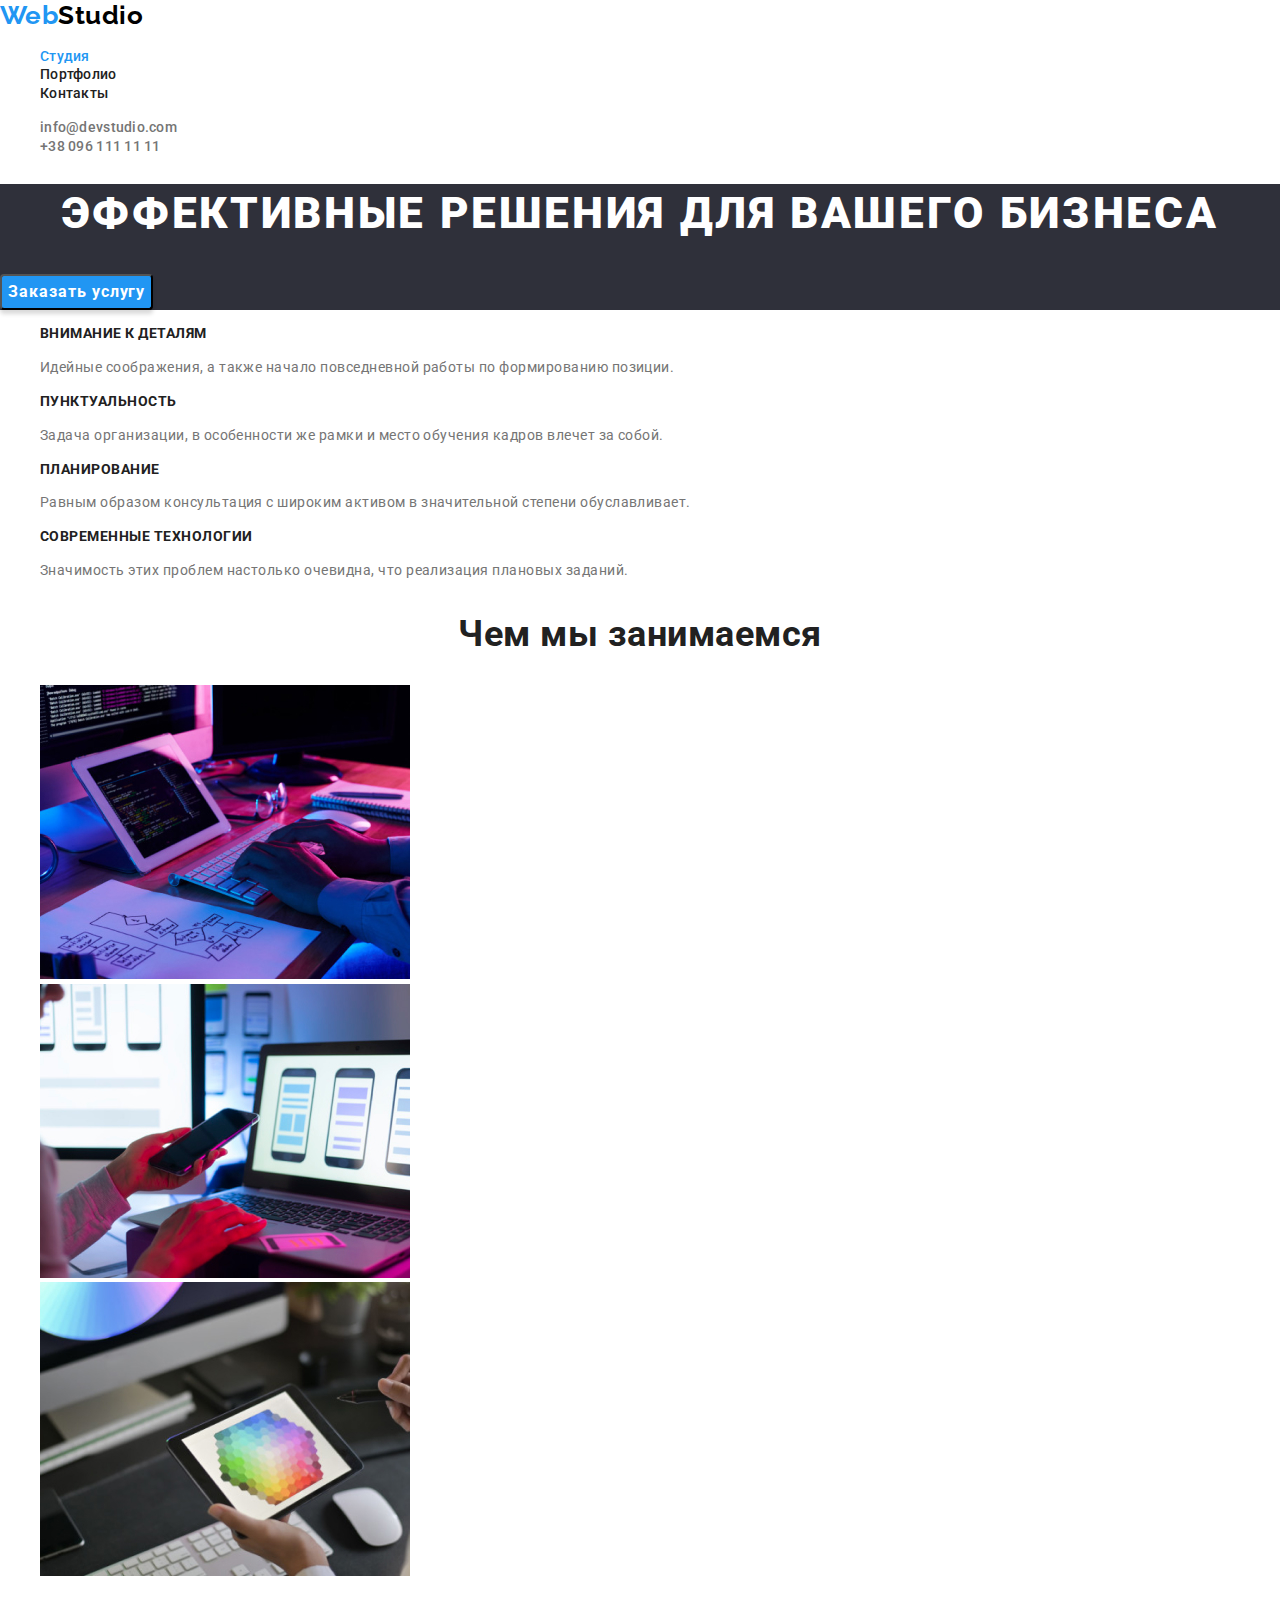
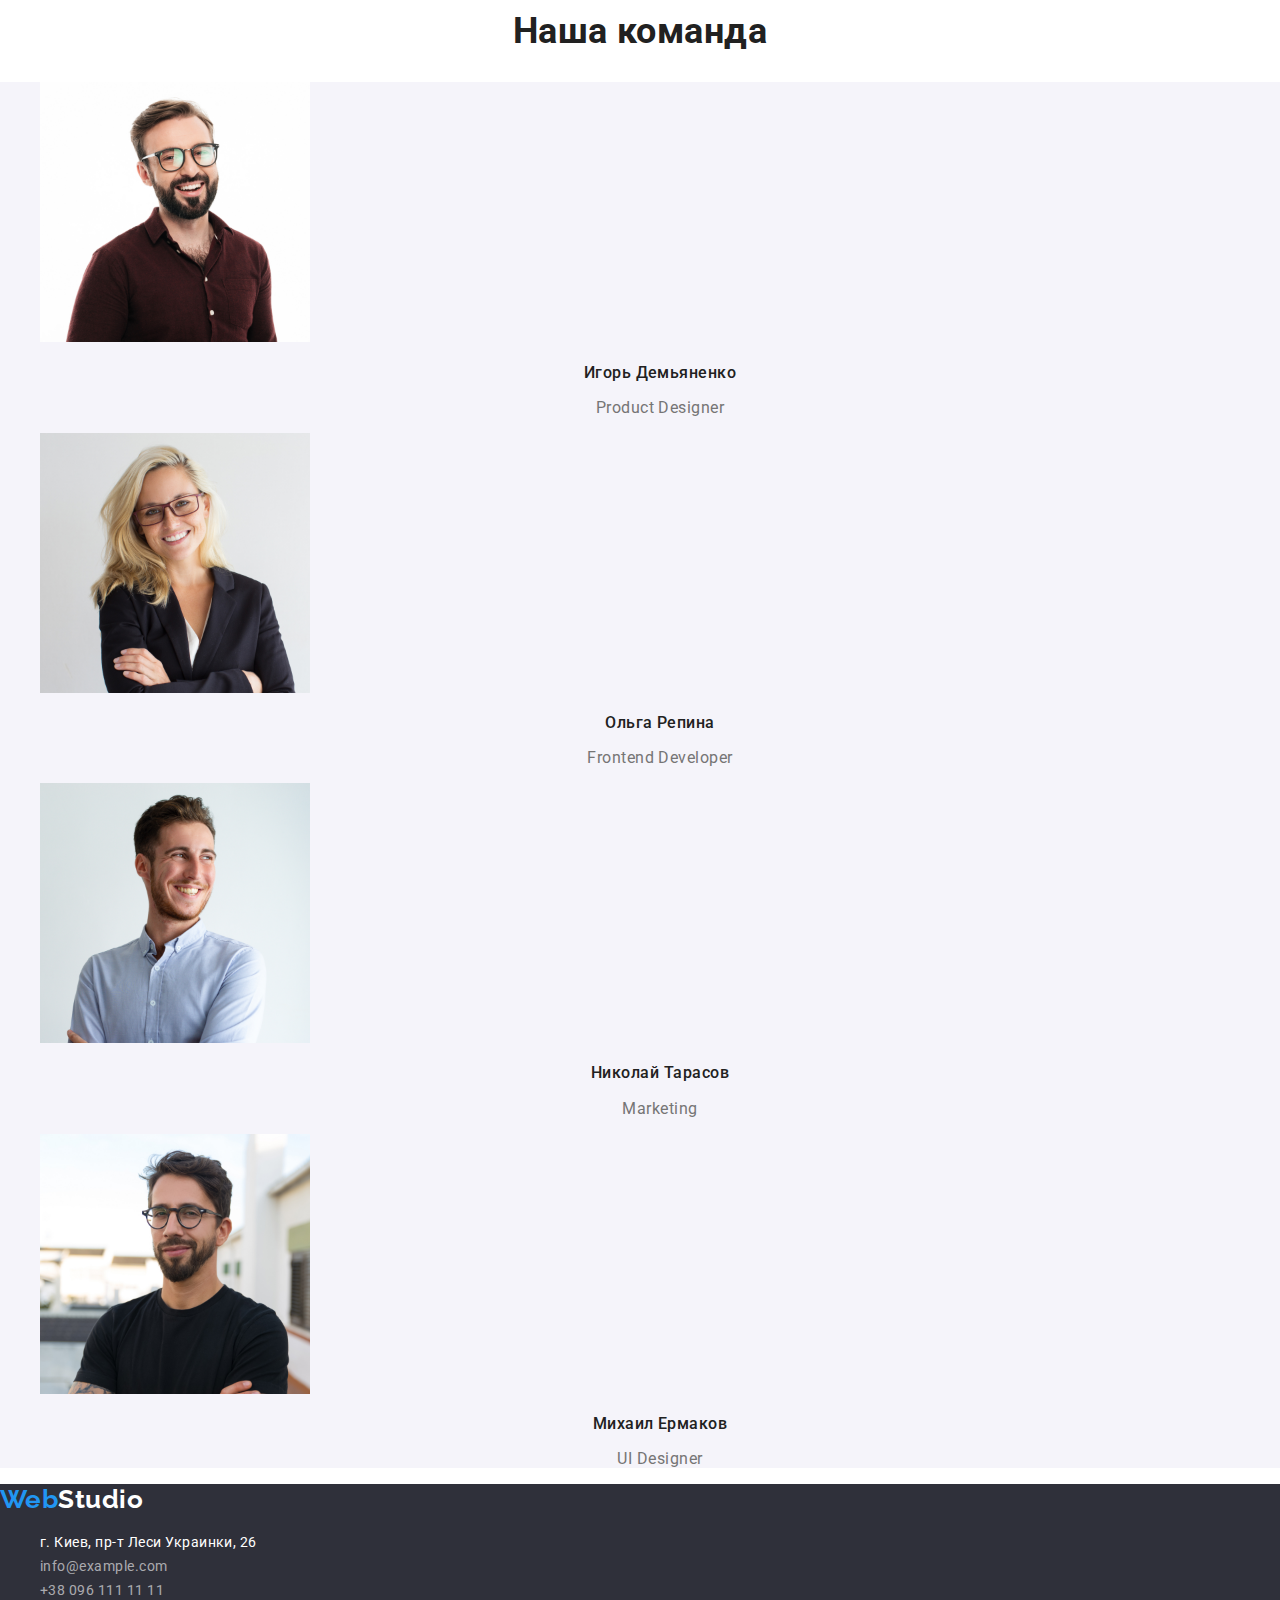
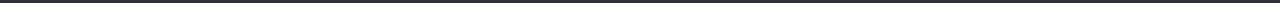
==== index.html @ f26ebf91 "Initial commit" ====
<!DOCTYPE html>
<html lang="ru">
<head>
    <meta charset="UTF-8">
    <meta http-equiv="X-UA-Compatible" content="IE=edge">
    <meta name="viewport" content="width=device-width, initial-scale=1.0">
    <title>WebStudio</title>
    <link rel="preconnect" href="https://fonts.googleapis.com">
    <link rel="preconnect" href="https://fonts.gstatic.com" crossorigin>
    <link href="https://fonts.googleapis.com/css2?family=Raleway:wght@700&family=Roboto:wght@400;500;700;900&display=swap"
        rel="stylesheet">
    <link rel="stylesheet" href="https://cdnjs.cloudflare.com/ajax/libs/modern-normalize/1.1.0/modern-normalize.min.css">
    <link rel="stylesheet" href="./css/styles.css">
</head>
<body class="page">
    <!--Шапка-->
    <header>
        <nav>
            <a lang="en" href="./index.html" class="logo" ><span class="logo-type">Web</span>Studio</a>
            <ul class="site-nav list">
                <li><a href="./index.html" class="site-nav-link current">Студия</a></li>
                <li><a href="./portfolio.html" class="site-nav-link">Портфолио</a></li>
                <li><a href="" class="site-nav-link">Контакты</a></li>
            </ul>
        </nav>
        <ul class="contacts-nav list">
            <li><a lang="en" href="mailto:info@devstudio.com" class="contact">info@devstudio.com</a></li>
            <li><a href="tel:+380961111111" class="contact">+38 096 111 11 11</a></li>
        </ul>
    </header>
    <!-- Главный контент -->
    <main>
        <!--Герой-->
        <div>
            <section class="hero">
                <h1 class="hero-title">Эффективные решения для вашего бизнеса</h1>
                <button type="button" class="button-hero">Заказать услугу</button>
            </section>
        </div>
        <!--Особенности-->
        <section class="section">
            <h2 class="section-title" hidden>Особенности</h2>
            <ul class="features list">
                <li>
                    <h3 class="title">Внимание к деталям</h3>
                    <p class="features-text">Идейные соображения, а также начало повседневной работы по формированию позиции.</p>
                </li>
                <li>
                    <h3 class="title">Пунктуальность</h3>
                    <p class="features-text">Задача организации, в особенности же рамки и место обучения кадров влечет за собой.</p>
                </li>
                <li>
                    <h3 class="title">Планирование</h3>
                    <p class="features-text">Равным образом консультация с широким активом в значительной степени обуславливает.</p>
                </li>
                <li>
                    <h3 class="title">Современные технологии</h3>
                    <p class="features-text">Значимость этих проблем настолько очевидна, что реализация плановых заданий.</p>
                </li>
            </ul>
        </section>
        <!--Чем занимаются-->
        <section class="section">
            <h2 class="section-title">Чем мы занимаемся</h2>
            <ul class="abilities list">
                <li>
                    <img src="./images/whatwedo/layout.jpg" alt="Верстка" width="370">
                </li>
                <li>
                    <img src="./images/whatwedo/styling.jpg" alt="Дизайн" width="370">
                </li>
                <li>
                    <img src="./images/whatwedo/decor.jpg" alt="Оформление" width="370">
                </li>
            </ul>
        </section>
        <!--Команда-->
        <section class="section">
            <h2 class="section-title">Наша команда</h2>
            <ul class="team list">
                <li>
                    <img src="./images/team/igor.jpg" alt="Фото Игорь Демьяненко" width="270">
                    <h3 class="title">Игорь Демьяненко</h3>
                    <p lang="en" class="profession">Product Designer</p>
                </li>
                <li>
                    <img src="./images/team/olga.jpg" alt="Фото Ольга Репина" width="270">
                    <h3 class="title">Ольга Репина</h3>
                    <p lang="en" class="profession">Frontend Developer</p>
                </li>
                <li>
                    <img src="./images/team/nikolay.jpg" alt="Фото Николай Тарасов" width="270">
                    <h3 class="title">Николай Тарасов</h3>
                    <p lang="en" class="profession">Marketing</p>
                </li>
                <li>
                    <img src="./images/team/michael.jpg" alt="Фото Михаил Ермаков" width="270">
                    <h3 class="title">Михаил Ермаков</h3>
                    <p lang="en" class="profession">UI Designer</p>
                </li>
            </ul>
        </section>
    </main>
    <!--Футер-->
    <footer class="footer">
        <a lang="en" href="./index.html" class="logo-footer"><span class="logo-type">Web</span>Studio</a>
        <address class="address">
            <ul class="list">
                <li><a href="https://goo.gl/maps/7h8aDrKKwfjGKreX9" target="_blank" rel="noopener noreferrer" class="address-nav">г. Киев, пр-т
                Леси Украинки, 26</a> </li>
                <li><a href="mailto:info@devstudio.com" class="contact-footer">info@example.com</a> </li>
                <li><a href="tel:+380961111111" class="contact-footer">+38 096 111 11 11</a> </li>
            </ul>
        </address>
    </footer>
</body>
</html>
---- css/styles.css ----
:root {
    --primary-text-color: #757575;
    --text-title-color: #212121;
    --accent-color: #2196F3;
}
/* Styles for index.html */
.page {
    background-color: #ffffff;
    color: var(--primary-text-color);
    font-family: Roboto, sans-serif;
    letter-spacing: 0.03em;
}
.list {
    list-style: none;
}

/* Logo */

.logo {
    color: #000000;
    font-family: Raleway, sans-serif;
    font-weight: 700;
    font-size: 26px;
    line-height: 1.19;
    text-decoration: none;
}
.logo-type {
    color: var(--accent-color);
}

/* Site-nav */

.site-nav-link {
    color: var(--text-title-color);
    font-weight: 500;
    font-size: 14px;
    line-height: 1.14;
    letter-spacing: 0.02em;
    text-decoration: none;
}
.site-nav-link:hover,
.site-nav-link:focus {
    color: var(--accent-color);
}
.site-nav-link.current {
    color: var(--accent-color);
}

/* Contacts-nav */

.contacts-nav .contact {
    color: var(--primary-text-color);
    font-weight: 500;
    font-size: 14px;
    line-height: 1.14;
    letter-spacing: 0.02em;
    text-decoration: none;
}
.contacts-nav .contact:hover,
.contacts-nav .contact:focus {
    color: var(--accent-color);
}

/* Hero */

.hero {
    background-color: #2F303A;
}
.hero-title {
    color: #ffffff;
    font-weight: 900;
    font-size: 44px;
    line-height: 1.36;
    text-align: center;
    letter-spacing: 0.06em;
    text-transform: uppercase;
}
.button-hero {
    background: #2196F3;
    color: #FFFFFF;
    box-shadow: 0px 4px 4px rgba(0, 0, 0, 0.15);
    border-radius: 4px;
    font-family: inherit;
    font-weight: 700;
    font-size: 16px;
    line-height: 1.88;    
    display: flex;
    align-items: center;
    text-align: center;
    letter-spacing: 0.06em;
}
.section-title {
    color: var(--text-title-color);
    font-weight: 700;
    font-size: 36px;
    line-height: 1.17;
    text-align: center;
}

/* Features */

.features .title {
    color: var(--text-title-color);
    font-weight: 700;
    font-size: 14px;
    line-height: 1.14;
    text-transform: uppercase;
}
.features-text {
    font-size: 14px;
    line-height: 1.71;
}

/* Abilities */
/* Team */

.team {
    background-color: #F5F4FA;
}
.team .title {
    color: var(--text-title-color);
    font-weight: 500;
    font-size: 16px;
    line-height: 1.19;    
    text-align: center;
}
.team .profession {
    font-size: 16px;
    line-height: 1.19;
    text-align: center;
}

/* Footer */

.footer {
    background-color: #2F303A;
}
.logo-footer {
    color: #ffffff;
    font-family: Raleway, sans-serif;
    font-weight: 700;
    font-size: 26px;
    line-height: 1.19;
    text-decoration: none;
} 
.address {
    font-style: normal;
}
.address-nav {
    color: #ffffff;
    font-size: 14px;
    line-height: 1.71;
    text-decoration: none;
}
.footer .contact-footer {
    color: rgba(255, 255, 255, 0.6);
    font-size: 14px;
    line-height: 1.71;
    text-decoration: none;
}

.footer .contact-footer:hover,
.footer .contact-footer:focus {
    color: var(--accent-color);
}

/* Button */

.button {
    background: #2196F3;
    box-shadow: 0px 4px 4px rgba(0, 0, 0, 0.15);
    border-radius: 4px;
    color: #FFFFFF;
}

/* Styles for portfolio.html */

.portfolio-title,
.project-title {
    color: var(--text-title-color);
    font-weight: 700;
    font-size: 18px;
    line-height: 2;
    letter-spacing: 0.06em;
    text-decoration: none;
}
.projects-link {
    color: var(--primary-text-color);
    text-decoration: none;
}
.projects-direction {
    font-size: 16px;
    line-height: 1.88;
}
.button.filter {
    background-color: #F5F4FA;
    color: var(--text-title-color);
    font-family: inherit;
    font-weight: 500;
    font-size: 16px;
    line-height: 1.63;
    text-align: center;
}
.button.filter:hover,
.button.filter:focus,
.button.filter:active {
    background-color: var(--accent-color);
    color: #ffffff;
}
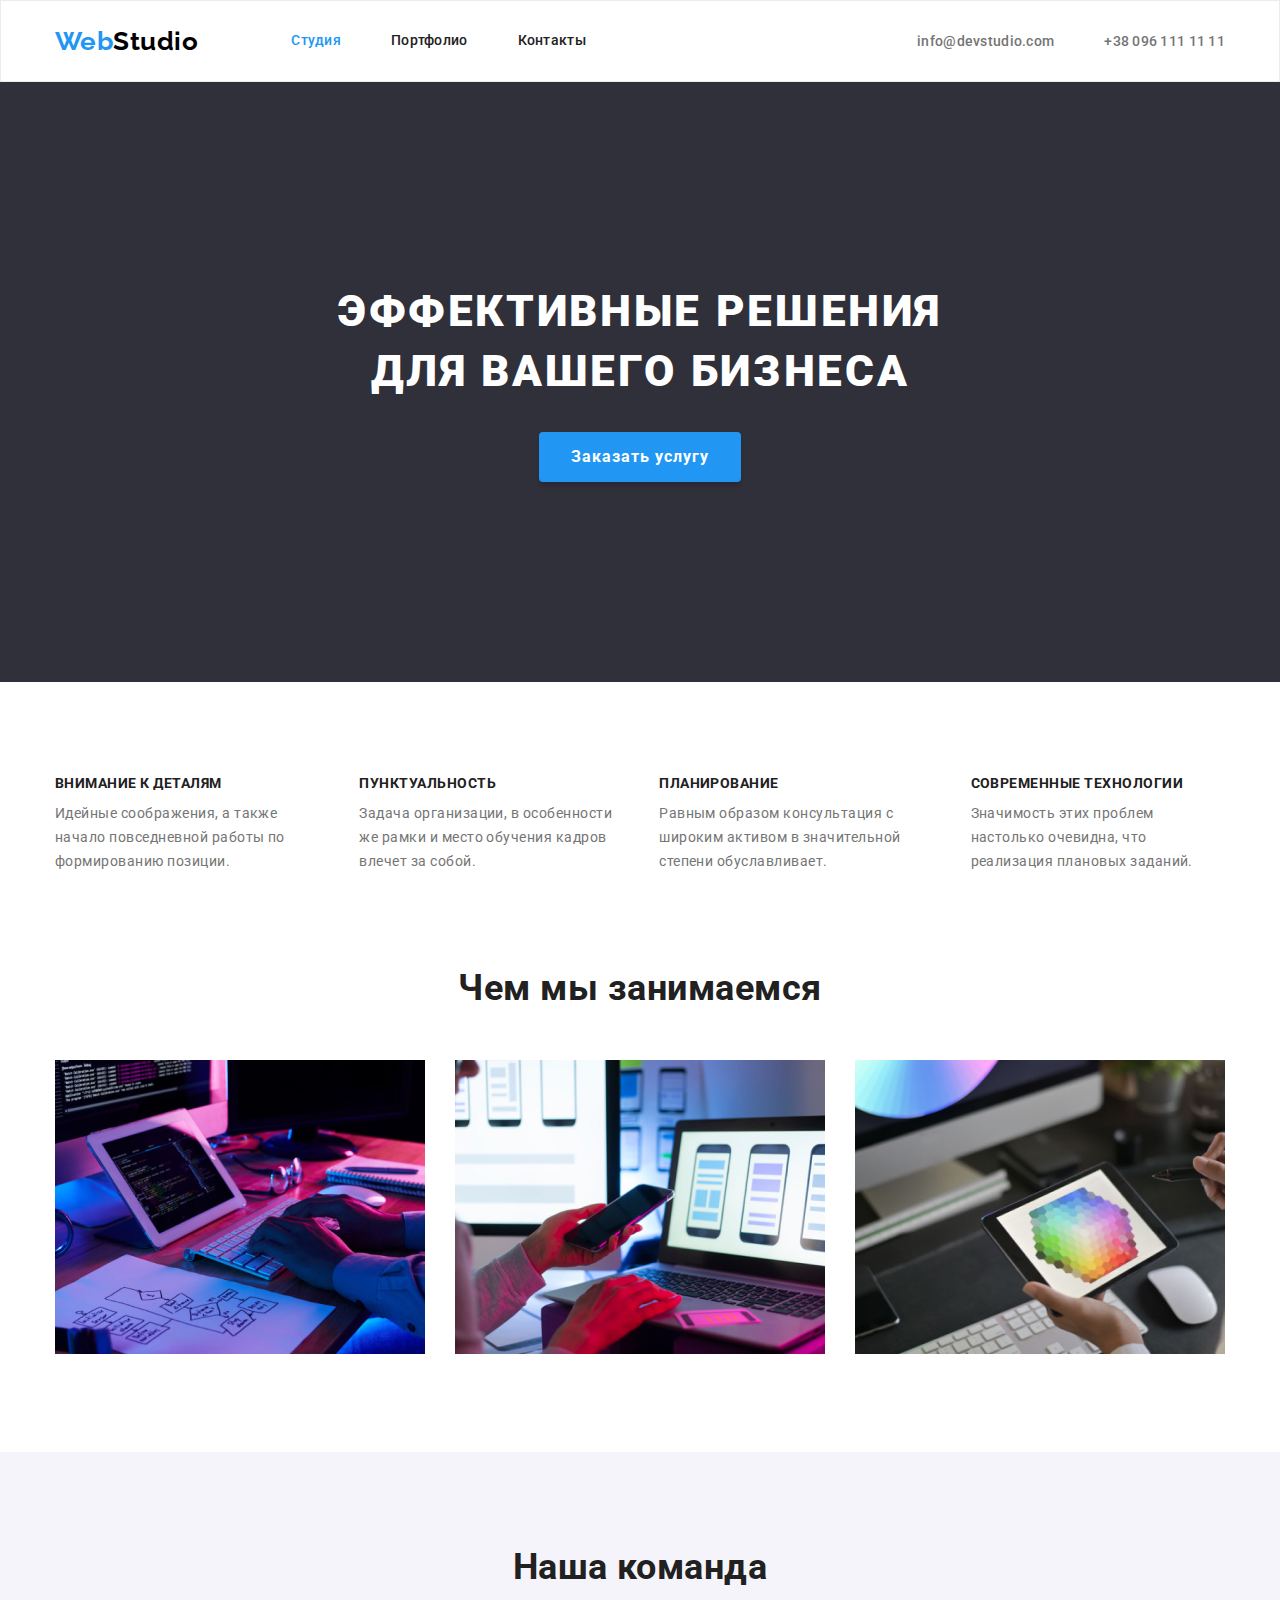
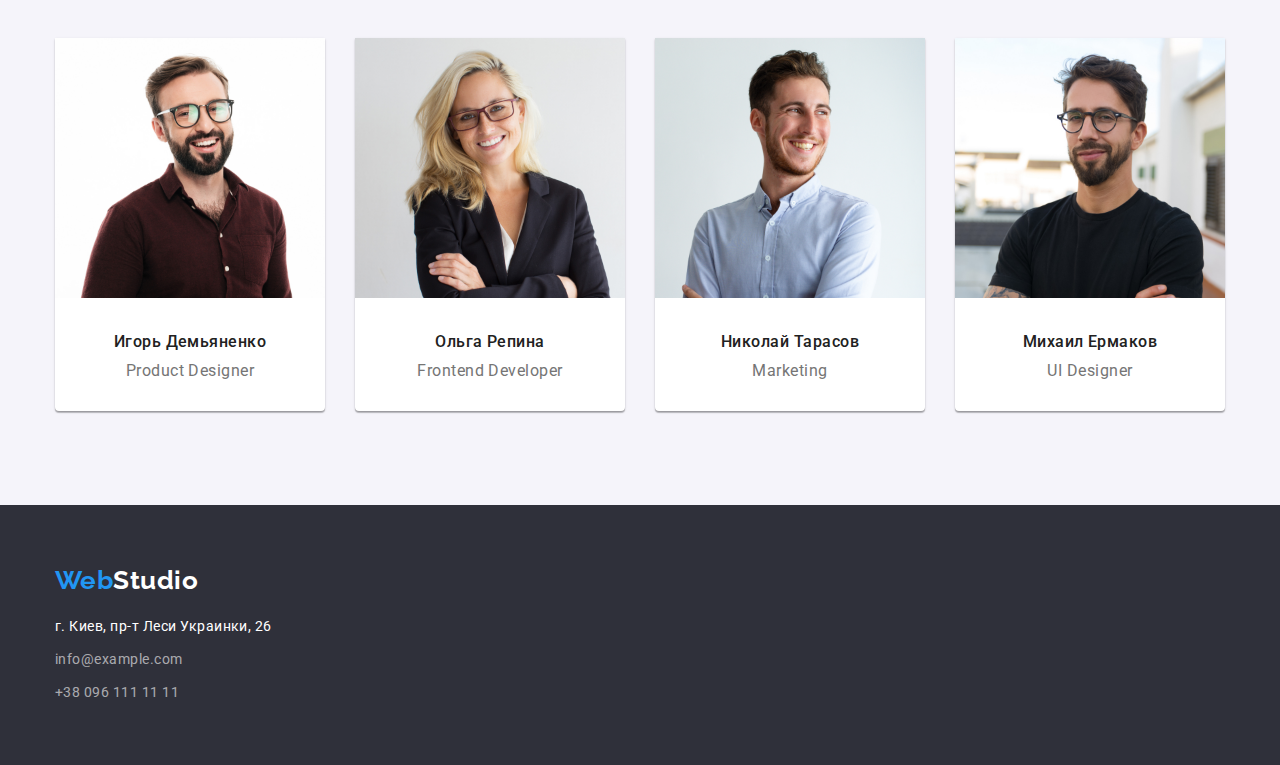
==== commit 2186a7d9: "Добавил позиционирование" ====
--- a/index.html
+++ b/index.html
@@ -1,5 +1,6 @@
 <!DOCTYPE html>
 <html lang="ru">
+
 <head>
     <meta charset="UTF-8">
     <meta http-equiv="X-UA-Compatible" content="IE=edge">
@@ -7,111 +8,131 @@
     <title>WebStudio</title>
     <link rel="preconnect" href="https://fonts.googleapis.com">
     <link rel="preconnect" href="https://fonts.gstatic.com" crossorigin>
-    <link href="https://fonts.googleapis.com/css2?family=Raleway:wght@700&family=Roboto:wght@400;500;700;900&display=swap"
+    <link
+        href="https://fonts.googleapis.com/css2?family=Raleway:wght@700&family=Roboto:wght@400;500;700;900&display=swap"
         rel="stylesheet">
-    <link rel="stylesheet" href="https://cdnjs.cloudflare.com/ajax/libs/modern-normalize/1.1.0/modern-normalize.min.css">
+    <link rel="stylesheet"
+        href="https://cdnjs.cloudflare.com/ajax/libs/modern-normalize/1.1.0/modern-normalize.min.css">
     <link rel="stylesheet" href="./css/styles.css">
 </head>
+
 <body class="page">
     <!--Шапка-->
-    <header>
-        <nav>
-            <a lang="en" href="./index.html" class="logo" ><span class="logo-type">Web</span>Studio</a>
-            <ul class="site-nav list">
-                <li><a href="./index.html" class="site-nav-link current">Студия</a></li>
-                <li><a href="./portfolio.html" class="site-nav-link">Портфолио</a></li>
-                <li><a href="" class="site-nav-link">Контакты</a></li>
+    <header class="page-header">
+        <div class="container nav">
+            <nav class="main-nav">
+                <a lang="en" href="./index.html" class="logo"><span class="logo-type">Web</span>Studio</a>
+                <ul class="site-nav list">
+                    <li class="item"><a href="./index.html" class="site-nav-link current">Студия</a></li>
+                    <li class="item"><a href="./portfolio.html" class="site-nav-link">Портфолио</a></li>
+                    <li class="item"><a href="" class="site-nav-link">Контакты</a></li>
+                </ul>
+            </nav>
+            <ul class="contacts-nav list">
+                <li class="item"><a lang="en" href="mailto:info@devstudio.com" class="contact">info@devstudio.com</a>
+                </li>
+                <li class="item"><a href="tel:+380961111111" class="contact">+38 096 111 11 11</a></li>
             </ul>
-        </nav>
-        <ul class="contacts-nav list">
-            <li><a lang="en" href="mailto:info@devstudio.com" class="contact">info@devstudio.com</a></li>
-            <li><a href="tel:+380961111111" class="contact">+38 096 111 11 11</a></li>
-        </ul>
+        </div>
     </header>
     <!-- Главный контент -->
     <main>
         <!--Герой-->
-        <div>
-            <section class="hero">
-                <h1 class="hero-title">Эффективные решения для вашего бизнеса</h1>
+        <div class="hero">
+            <section class="hero-section">
+                <h1 class="hero-title">Эффективные решения <br>для вашего бизнеса</h1>
                 <button type="button" class="button-hero">Заказать услугу</button>
             </section>
         </div>
         <!--Особенности-->
         <section class="section">
-            <h2 class="section-title" hidden>Особенности</h2>
-            <ul class="features list">
-                <li>
-                    <h3 class="title">Внимание к деталям</h3>
-                    <p class="features-text">Идейные соображения, а также начало повседневной работы по формированию позиции.</p>
-                </li>
-                <li>
-                    <h3 class="title">Пунктуальность</h3>
-                    <p class="features-text">Задача организации, в особенности же рамки и место обучения кадров влечет за собой.</p>
-                </li>
-                <li>
-                    <h3 class="title">Планирование</h3>
-                    <p class="features-text">Равным образом консультация с широким активом в значительной степени обуславливает.</p>
-                </li>
-                <li>
-                    <h3 class="title">Современные технологии</h3>
-                    <p class="features-text">Значимость этих проблем настолько очевидна, что реализация плановых заданий.</p>
-                </li>
-            </ul>
+            <div class="container features">
+                <h2 class="section-title" hidden>Особенности</h2>
+                <ul class="features-list list">
+                    <li class="item">
+                        <h3 class="title">Внимание к деталям</h3>
+                        <p class="features-text">Идейные соображения, а также начало повседневной работы по формированию
+                            позиции.</p>
+                    </li>
+                    <li class="item">
+                        <h3 class="title">Пунктуальность</h3>
+                        <p class="features-text">Задача организации, в особенности же рамки и место обучения кадров
+                            влечет за собой.</p>
+                    </li>
+                    <li class="item">
+                        <h3 class="title">Планирование</h3>
+                        <p class="features-text">Равным образом консультация с широким активом в значительной степени
+                            обуславливает.</p>
+                    </li>
+                    <li class="item">
+                        <h3 class="title">Современные технологии</h3>
+                        <p class="features-text">Значимость этих проблем настолько очевидна, что реализация плановых
+                            заданий.</p>
+                    </li>
+                </ul>
+            </div>
         </section>
         <!--Чем занимаются-->
         <section class="section">
-            <h2 class="section-title">Чем мы занимаемся</h2>
-            <ul class="abilities list">
-                <li>
-                    <img src="./images/whatwedo/layout.jpg" alt="Верстка" width="370">
-                </li>
-                <li>
-                    <img src="./images/whatwedo/styling.jpg" alt="Дизайн" width="370">
-                </li>
-                <li>
-                    <img src="./images/whatwedo/decor.jpg" alt="Оформление" width="370">
-                </li>
-            </ul>
+            <div class="container abilities">
+                <h2 class="section-title">Чем мы занимаемся</h2>
+                <ul class="abilities-list list">
+                    <li class="item">
+                        <img src="./images/whatwedo/layout.jpg" alt="Верстка" width="370">
+                    </li>
+                    <li class="item">
+                        <img src="./images/whatwedo/styling.jpg" alt="Дизайн" width="370">
+                    </li>
+                    <li class="item">
+                        <img src="./images/whatwedo/decor.jpg" alt="Оформление" width="370">
+                    </li>
+                </ul>
+            </div>
         </section>
         <!--Команда-->
-        <section class="section">
-            <h2 class="section-title">Наша команда</h2>
-            <ul class="team list">
-                <li>
-                    <img src="./images/team/igor.jpg" alt="Фото Игорь Демьяненко" width="270">
-                    <h3 class="title">Игорь Демьяненко</h3>
-                    <p lang="en" class="profession">Product Designer</p>
-                </li>
-                <li>
-                    <img src="./images/team/olga.jpg" alt="Фото Ольга Репина" width="270">
-                    <h3 class="title">Ольга Репина</h3>
-                    <p lang="en" class="profession">Frontend Developer</p>
-                </li>
-                <li>
-                    <img src="./images/team/nikolay.jpg" alt="Фото Николай Тарасов" width="270">
-                    <h3 class="title">Николай Тарасов</h3>
-                    <p lang="en" class="profession">Marketing</p>
-                </li>
-                <li>
-                    <img src="./images/team/michael.jpg" alt="Фото Михаил Ермаков" width="270">
-                    <h3 class="title">Михаил Ермаков</h3>
-                    <p lang="en" class="profession">UI Designer</p>
-                </li>
-            </ul>
+        <section class="section team">
+            <div class="container">
+                <h2 class="section-title">Наша команда</h2>
+                <ul class="team-list list">
+                    <li class="item">
+                        <img src="./images/team/igor.jpg" alt="Фото Игорь Демьяненко" width="270" class="photo">
+                        <h3 class="title">Игорь Демьяненко</h3>
+                        <p lang="en" class="profession">Product Designer</p>
+                    </li>
+                    <li class="item">
+                        <img src="./images/team/olga.jpg" alt="Фото Ольга Репина" width="270" class="photo">
+                        <h3 class="title">Ольга Репина</h3>
+                        <p lang="en" class="profession">Frontend Developer</p>
+                    </li>
+                    <li class="item">
+                        <img src="./images/team/nikolay.jpg" alt="Фото Николай Тарасов" width="270" class="photo">
+                        <h3 class="title">Николай Тарасов</h3>
+                        <p lang="en" class="profession">Marketing</p>
+                    </li>
+                    <li class="item">
+                        <img src="./images/team/michael.jpg" alt="Фото Михаил Ермаков" width="270" class="photo">
+                        <h3 class="title">Михаил Ермаков</h3>
+                        <p lang="en" class="profession">UI Designer</p>
+                    </li>
+                </ul>
+            </div>
         </section>
     </main>
     <!--Футер-->
     <footer class="footer">
-        <a lang="en" href="./index.html" class="logo-footer"><span class="logo-type">Web</span>Studio</a>
-        <address class="address">
-            <ul class="list">
-                <li><a href="https://goo.gl/maps/7h8aDrKKwfjGKreX9" target="_blank" rel="noopener noreferrer" class="address-nav">г. Киев, пр-т
-                Леси Украинки, 26</a> </li>
-                <li><a href="mailto:info@devstudio.com" class="contact-footer">info@example.com</a> </li>
-                <li><a href="tel:+380961111111" class="contact-footer">+38 096 111 11 11</a> </li>
-            </ul>
-        </address>
+        <div class="container">
+            <a lang="en" href="./index.html" class="logo-footer"><span class="logo-type">Web</span>Studio</a>
+            <address class="address">
+                <ul class="list">
+                    <li><a href="https://goo.gl/maps/7h8aDrKKwfjGKreX9" target="_blank" rel="noopener noreferrer"
+                            class="address-nav">г. Киев, пр-т
+                            Леси Украинки, 26</a> </li>
+                    <li><a href="mailto:info@devstudio.com" class="contact-footer mail">info@example.com</a> </li>
+                    <li><a href="tel:+380961111111" class="contact-footer">+38 096 111 11 11</a> </li>
+                </ul>
+            </address>
+        </div>
     </footer>
 </body>
+
 </html>--- a/css/styles.css
+++ b/css/styles.css
@@ -2,16 +2,31 @@
     --primary-text-color: #757575;
     --text-title-color: #212121;
     --accent-color: #2196F3;
-}
+    --primary-bg-color: #FFFFFF;
+}
+
 /* Styles for index.html */
+
 .page {
-    background-color: #ffffff;
+    background-color: var(--primary-bg-color);
     color: var(--primary-text-color);
     font-family: Roboto, sans-serif;
     letter-spacing: 0.03em;
 }
+
 .list {
     list-style: none;
+    margin-top: 0;
+    margin-bottom: 0;
+    padding: 0;
+}
+
+/* Page Header */
+
+.container {
+    width: 1200px;
+    margin: 0 auto;
+    padding: 0 15px;
 }
 
 /* Logo */
@@ -24,13 +39,43 @@
     line-height: 1.19;
     text-decoration: none;
 }
+
 .logo-type {
     color: var(--accent-color);
 }
 
 /* Site-nav */
+.page-header {
+    border: 1px solid #ECECEC;
+}
+
+.container.nav {
+    display: flex;
+    align-items: center;
+}
+
+.main-nav {
+    display: flex;
+    align-items: center;
+}
+
+.main-nav .logo {
+    margin-right: 93px;
+}
+
+.site-nav {
+    display: flex;
+}
+
+.site-nav .item:not(:last-child) {
+    margin-right: 50px;
+}
 
 .site-nav-link {
+    display: block;
+    padding-top: 32px;
+    padding-bottom: 32px;
+
     color: var(--text-title-color);
     font-weight: 500;
     font-size: 14px;
@@ -38,15 +83,25 @@
     letter-spacing: 0.02em;
     text-decoration: none;
 }
+
 .site-nav-link:hover,
 .site-nav-link:focus {
     color: var(--accent-color);
 }
+
 .site-nav-link.current {
     color: var(--accent-color);
 }
 
 /* Contacts-nav */
+.contacts-nav {
+    display: flex;
+    margin-left: auto;
+}
+
+.contacts-nav .item+.item {
+    margin-left: 50px;
+}
 
 .contacts-nav .contact {
     color: var(--primary-text-color);
@@ -56,6 +111,7 @@
     letter-spacing: 0.02em;
     text-decoration: none;
 }
+
 .contacts-nav .contact:hover,
 .contacts-nav .contact:focus {
     color: var(--accent-color);
@@ -65,8 +121,15 @@
 
 .hero {
     background-color: #2F303A;
-}
+    margin-bottom: 94px;
+    padding-top: 200px;
+    padding-bottom: 200px;
+}
+
 .hero-title {
+    margin-top: 0;
+    margin-bottom: 30px;
+
     color: #ffffff;
     font-weight: 900;
     font-size: 44px;
@@ -75,21 +138,33 @@
     letter-spacing: 0.06em;
     text-transform: uppercase;
 }
+
 .button-hero {
+    margin: 0 auto;
+    display: inline-block;
+    min-width: 200px;
+    min-height: 50px;
+    border-width: 0;
+    border-radius: 4px;
+    padding: 10px 32px;
+
     background: #2196F3;
     color: #FFFFFF;
     box-shadow: 0px 4px 4px rgba(0, 0, 0, 0.15);
-    border-radius: 4px;
     font-family: inherit;
     font-weight: 700;
     font-size: 16px;
-    line-height: 1.88;    
+    line-height: 1.88;
     display: flex;
     align-items: center;
     text-align: center;
     letter-spacing: 0.06em;
 }
+
 .section-title {
+    margin-top: 0;
+    margin-bottom: 50px;
+
     color: var(--text-title-color);
     font-weight: 700;
     font-size: 36px;
@@ -99,32 +174,97 @@
 
 /* Features */
 
+.container.features {
+    margin-bottom: 94px;
+}
+
+.features-list {
+    display: flex;
+}
+
+.features-list .item {
+    width: calc((100%-90px)/4);
+}
+
+.features-list .item:not(:last-child) {
+    margin-right: 30px;
+}
+
 .features .title {
+    margin-top: 0;
+    margin-bottom: 10px;
+
     color: var(--text-title-color);
     font-weight: 700;
     font-size: 14px;
     line-height: 1.14;
     text-transform: uppercase;
 }
+
 .features-text {
+    margin-top: 0;
+    margin-bottom: 0%;
+
     font-size: 14px;
     line-height: 1.71;
 }
 
 /* Abilities */
+.container.abilities {
+    margin-bottom: 94px;
+}
+
+.abilities-list {
+    display: flex;
+}
+
+.abilities-list .item:not(:last-child) {
+    margin-right: 30px;
+}
+
 /* Team */
 
-.team {
+.section.team {
+    padding-top: 94px;
+    padding-bottom: 94px;
     background-color: #F5F4FA;
 }
-.team .title {
+
+.team-list {
+    display: flex;
+}
+
+.team-list .item {
+    background-color: var(--primary-bg-color);
+    box-shadow: 0px 1px 3px rgba(0, 0, 0, 0.12),
+        0px 1px 1px rgba(0, 0, 0, 0.14),
+        0px 2px 1px rgba(0, 0, 0, 0.2);
+    border-radius: 0px 0px 4px 4px;
+}
+
+.team-list .item:not(:last-child) {
+    margin-right: 30px;
+}
+
+.team-list .photo {
+    margin-bottom: 30px;
+}
+
+.team-list .title {
+    margin-top: 0;
+    margin-bottom: 10px;
+
     color: var(--text-title-color);
     font-weight: 500;
     font-size: 16px;
-    line-height: 1.19;    
-    text-align: center;
-}
-.team .profession {
+    line-height: 1.19;
+    text-align: center;
+}
+
+.team-list .profession {
+    margin-top: 0;
+    margin-bottom: 30px;
+
     font-size: 16px;
     line-height: 1.19;
     text-align: center;
@@ -133,26 +273,42 @@
 /* Footer */
 
 .footer {
+    padding-top: 60px;
+    padding-bottom: 60px;
     background-color: #2F303A;
 }
+
 .logo-footer {
+    display: inline-block;
+    margin-bottom: 20px;
+
     color: #ffffff;
     font-family: Raleway, sans-serif;
     font-weight: 700;
     font-size: 26px;
     line-height: 1.19;
     text-decoration: none;
-} 
+}
+
 .address {
     font-style: normal;
 }
+
 .address-nav {
+    display: inline-block;
+    margin-bottom: 9px;
     color: #ffffff;
     font-size: 14px;
     line-height: 1.71;
     text-decoration: none;
 }
-.footer .contact-footer {
+
+.contact-footer.mail {
+    display: inline-block;
+    margin-bottom: 9px;
+}
+
+.contact-footer {
     color: rgba(255, 255, 255, 0.6);
     font-size: 14px;
     line-height: 1.71;
@@ -164,19 +320,55 @@
     color: var(--accent-color);
 }
 
-/* Button */
-
-.button {
-    background: #2196F3;
-    box-shadow: 0px 4px 4px rgba(0, 0, 0, 0.15);
-    border-radius: 4px;
-    color: #FFFFFF;
-}
-
 /* Styles for portfolio.html */
+
+.container.works {
+    margin-top: 94px;
+    margin-bottom: 94px;
+}
+
+.filter {
+    display: flex;
+    margin-bottom: 34px;
+    justify-content: center;
+}
+
+.filter .item:not(:last-child) {
+    margin-right: 8px;
+}
+
+.projects {
+    display: flex;
+    flex-wrap: wrap;
+}
+
+.projects .item {
+    width: 370px;
+    margin-right: 30px;
+    margin-bottom: 30px;
+
+    border: 1px solid #EEEEEE;
+    box-sizing: border-box;
+}
+
+.projects .item:nth-child(3n) {
+    margin-right: 0;
+}
+
+.projects .item:nth-last-child(-n+3) {
+    margin-bottom: 0;
+}
+
+.projects .photo {
+    margin-bottom: 20px;
+}
 
 .portfolio-title,
 .project-title {
+    margin-top: 0;
+    margin-bottom: 4px;
+    padding-left: 24px;
+
     color: var(--text-title-color);
     font-weight: 700;
     font-size: 18px;
@@ -184,15 +376,28 @@
     letter-spacing: 0.06em;
     text-decoration: none;
 }
+
 .projects-link {
     color: var(--primary-text-color);
     text-decoration: none;
 }
+
 .projects-direction {
+    margin-top: 0;
+    margin-bottom: 20px;
+    padding-left: 24px;
+
     font-size: 16px;
     line-height: 1.88;
 }
-.button.filter {
+
+.button-filter {
+    display: inline-block;
+    padding: 6px 22px;
+    min-height: 38px;
+    border-width: 0;
+    border-radius: 4px;
+
     background-color: #F5F4FA;
     color: var(--text-title-color);
     font-family: inherit;
@@ -201,9 +406,13 @@
     line-height: 1.63;
     text-align: center;
 }
-.button.filter:hover,
-.button.filter:focus,
-.button.filter:active {
+
+.button-filter:hover,
+.button-filter:focus,
+.button-filter:active {
     background-color: var(--accent-color);
     color: #ffffff;
+    box-shadow: 0px 3px 1px rgba(0, 0, 0, 0.1),
+        0px 1px 2px rgba(0, 0, 0, 0.08),
+        0px 2px 2px rgba(0, 0, 0, 0.12);
 }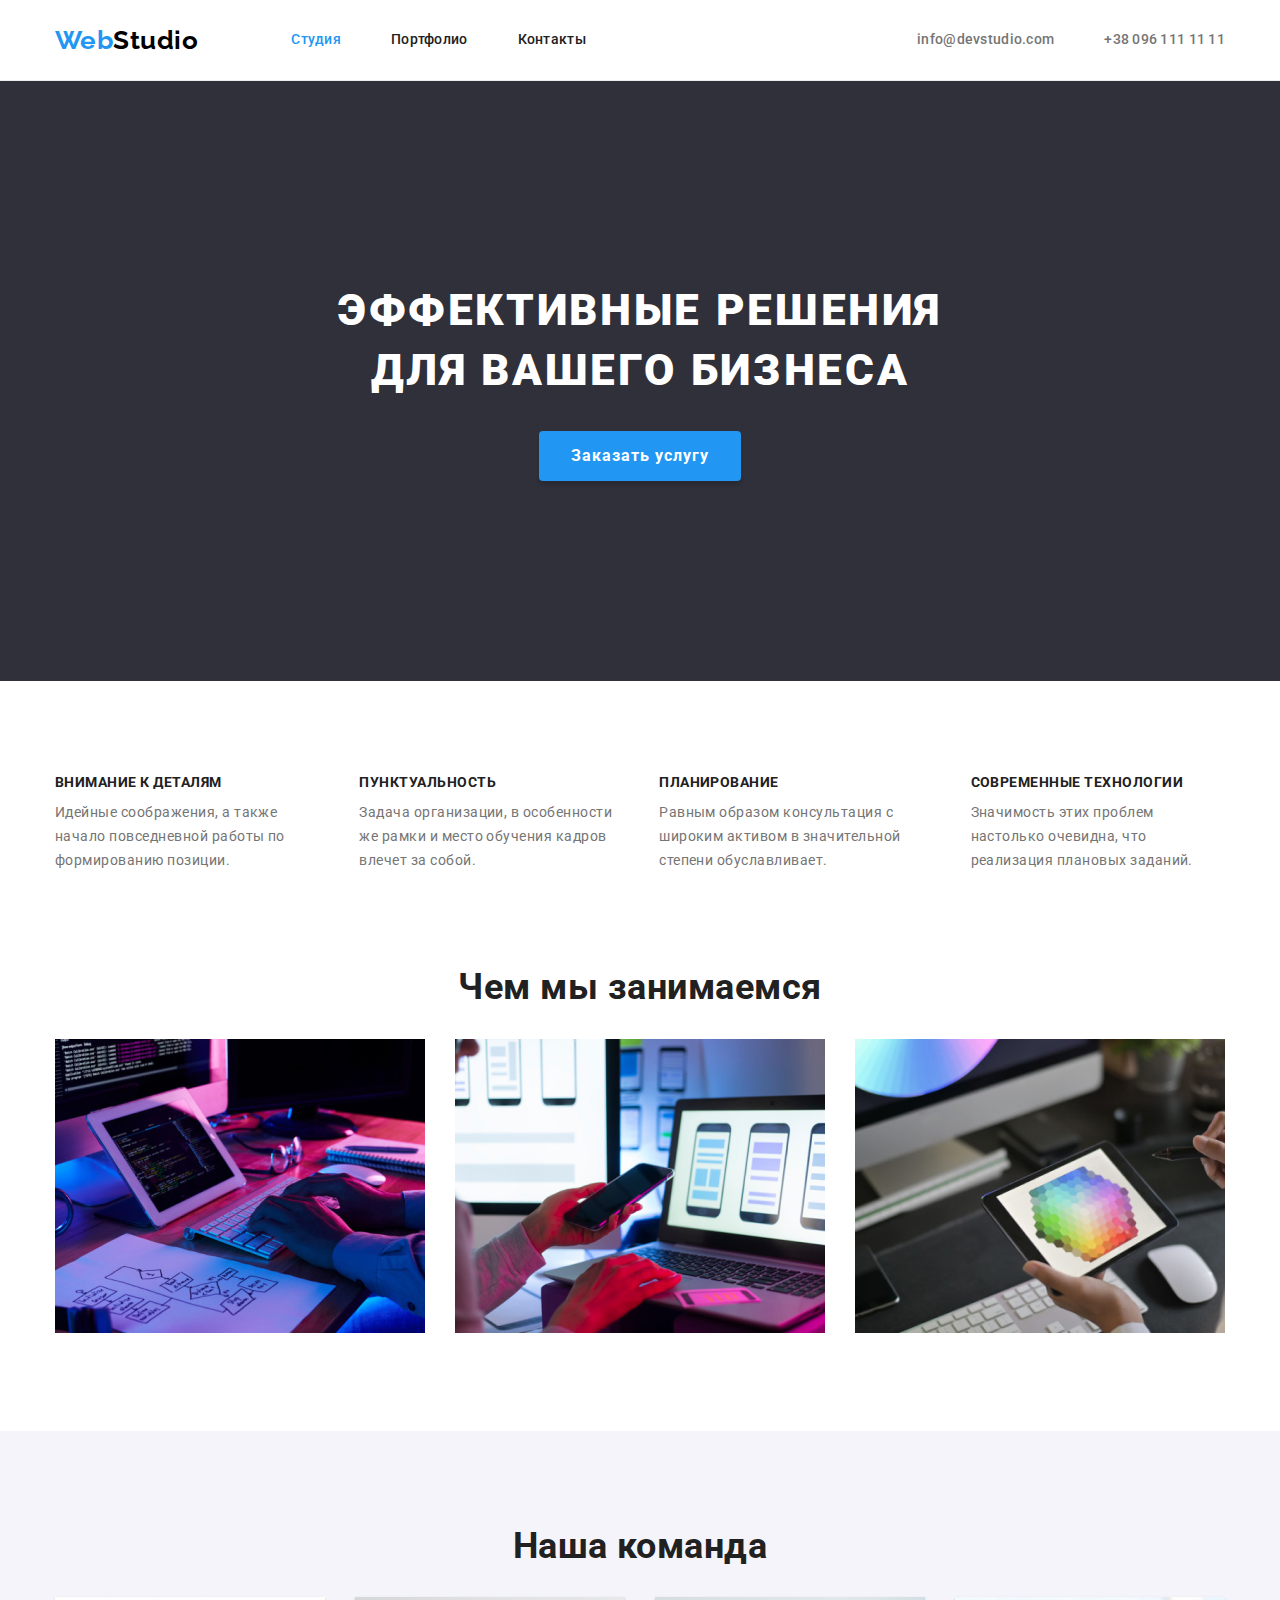
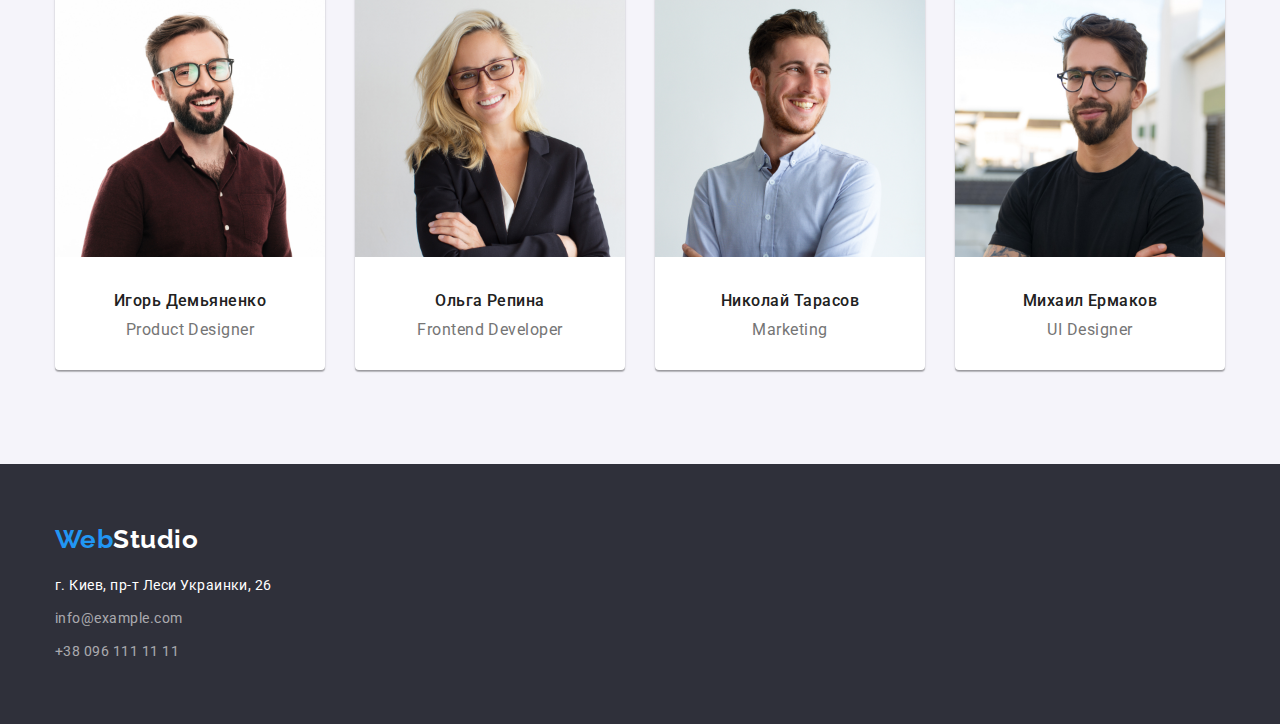
==== commit e25cdabe: "Исправил замечания" ====
--- a/index.html
+++ b/index.html
@@ -45,7 +45,7 @@
             </section>
         </div>
         <!--Особенности-->
-        <section class="section">
+        <section class="section features">
             <div class="container features">
                 <h2 class="section-title" hidden>Особенности</h2>
                 <ul class="features-list list">
@@ -73,7 +73,7 @@
             </div>
         </section>
         <!--Чем занимаются-->
-        <section class="section">
+        <section class="section abilities">
             <div class="container abilities">
                 <h2 class="section-title">Чем мы занимаемся</h2>
                 <ul class="abilities-list list">
@@ -96,23 +96,31 @@
                 <ul class="team-list list">
                     <li class="item">
                         <img src="./images/team/igor.jpg" alt="Фото Игорь Демьяненко" width="270" class="photo">
-                        <h3 class="title">Игорь Демьяненко</h3>
-                        <p lang="en" class="profession">Product Designer</p>
+                        <div class="item-name">
+                            <h3 class="title">Игорь Демьяненко</h3>
+                            <p lang="en" class="profession">Product Designer</p>
+                        </div>
                     </li>
                     <li class="item">
                         <img src="./images/team/olga.jpg" alt="Фото Ольга Репина" width="270" class="photo">
-                        <h3 class="title">Ольга Репина</h3>
-                        <p lang="en" class="profession">Frontend Developer</p>
+                        <div class="item-name">
+                            <h3 class="title">Ольга Репина</h3>
+                            <p lang="en" class="profession">Frontend Developer</p>
+                        </div>
                     </li>
                     <li class="item">
                         <img src="./images/team/nikolay.jpg" alt="Фото Николай Тарасов" width="270" class="photo">
-                        <h3 class="title">Николай Тарасов</h3>
-                        <p lang="en" class="profession">Marketing</p>
+                        <div class="item-name">
+                            <h3 class="title">Николай Тарасов</h3>
+                            <p lang="en" class="profession">Marketing</p>
+                        </div>
                     </li>
                     <li class="item">
                         <img src="./images/team/michael.jpg" alt="Фото Михаил Ермаков" width="270" class="photo">
-                        <h3 class="title">Михаил Ермаков</h3>
-                        <p lang="en" class="profession">UI Designer</p>
+                        <div class="item-name">
+                            <h3 class="title">Михаил Ермаков</h3>
+                            <p lang="en" class="profession">UI Designer</p>
+                        </div>
                     </li>
                 </ul>
             </div>
@@ -123,12 +131,12 @@
         <div class="container">
             <a lang="en" href="./index.html" class="logo-footer"><span class="logo-type">Web</span>Studio</a>
             <address class="address">
-                <ul class="list">
-                    <li><a href="https://goo.gl/maps/7h8aDrKKwfjGKreX9" target="_blank" rel="noopener noreferrer"
+                <ul class="address-list list">
+                    <li class="item"><a href="https://goo.gl/maps/7h8aDrKKwfjGKreX9" target="_blank" rel="noopener noreferrer"
                             class="address-nav">г. Киев, пр-т
                             Леси Украинки, 26</a> </li>
-                    <li><a href="mailto:info@devstudio.com" class="contact-footer mail">info@example.com</a> </li>
-                    <li><a href="tel:+380961111111" class="contact-footer">+38 096 111 11 11</a> </li>
+                    <li class="item"><a href="mailto:info@devstudio.com" class="contact-footer mail">info@example.com</a> </li>
+                    <li class="item"><a href="tel:+380961111111" class="contact-footer">+38 096 111 11 11</a> </li>
                 </ul>
             </address>
         </div>
--- a/css/styles.css
+++ b/css/styles.css
@@ -46,7 +46,7 @@
 
 /* Site-nav */
 .page-header {
-    border: 1px solid #ECECEC;
+    border-bottom: 1px solid #ECECEC;
 }
 
 .container.nav {
@@ -104,6 +104,10 @@
 }
 
 .contacts-nav .contact {
+    display: block;
+    padding-top: 32px;
+    padding-bottom: 32px;
+
     color: var(--primary-text-color);
     font-weight: 500;
     font-size: 14px;
@@ -121,7 +125,6 @@
 
 .hero {
     background-color: #2F303A;
-    margin-bottom: 94px;
     padding-top: 200px;
     padding-bottom: 200px;
 }
@@ -161,9 +164,10 @@
     letter-spacing: 0.06em;
 }
 
+
 .section-title {
     margin-top: 0;
-    margin-bottom: 50px;
+    margin-bottom: 30px;
 
     color: var(--text-title-color);
     font-weight: 700;
@@ -174,10 +178,10 @@
 
 /* Features */
 
-.container.features {
-    margin-bottom: 94px;
-}
-
+.section.features {
+    padding-top: 94px;
+    padding-bottom: 94px;
+}
 .features-list {
     display: flex;
 }
@@ -210,10 +214,10 @@
 }
 
 /* Abilities */
-.container.abilities {
-    margin-bottom: 94px;
-}
-
+
+.section.abilities {
+    padding-bottom: 94px;
+}
 .abilities-list {
     display: flex;
 }
@@ -246,10 +250,11 @@
     margin-right: 30px;
 }
 
-.team-list .photo {
-    margin-bottom: 30px;
-}
-
+.team-list .item-name {
+    display: block;
+    padding-top: 30px;
+    padding-bottom: 30px;
+}
 .team-list .title {
     margin-top: 0;
     margin-bottom: 10px;
@@ -263,7 +268,7 @@
 
 .team-list .profession {
     margin-top: 0;
-    margin-bottom: 30px;
+    margin-bottom: 0;
 
     font-size: 16px;
     line-height: 1.19;
@@ -294,18 +299,14 @@
     font-style: normal;
 }
 
+.address-list .item:not(:last-child) {
+    margin-bottom: 9px;
+}
 .address-nav {
-    display: inline-block;
-    margin-bottom: 9px;
     color: #ffffff;
     font-size: 14px;
     line-height: 1.71;
     text-decoration: none;
-}
-
-.contact-footer.mail {
-    display: inline-block;
-    margin-bottom: 9px;
 }
 
 .contact-footer {
@@ -322,14 +323,14 @@
 
 /* Styles for portfolio.html */
 
-.container.works {
-    margin-top: 94px;
-    margin-bottom: 94px;
+.portfolio {
+    padding-top: 94px;
+    padding-bottom: 94px;
 }
 
 .filter {
     display: flex;
-    margin-bottom: 34px;
+    margin-bottom: 50px;
     justify-content: center;
 }
 
@@ -346,10 +347,21 @@
     width: 370px;
     margin-right: 30px;
     margin-bottom: 30px;
-
-    border: 1px solid #EEEEEE;
+}
+.projects .item-name {
+    padding-left: 24px;
+    padding-top: 20px;
+    padding-bottom: 20px;
+    padding-right: 24px;
+
     box-sizing: border-box;
-}
+    border-bottom: 1px solid #EEEEEE;
+    border-left: 1px solid #EEEEEE;
+    border-right: 1px solid #EEEEEE;    
+}
+
+/* border: 1px solid #EEEEEE;
+box-sizing: border-box; */
 
 .projects .item:nth-child(3n) {
     margin-right: 0;
@@ -359,15 +371,10 @@
     margin-bottom: 0;
 }
 
-.projects .photo {
-    margin-bottom: 20px;
-}
-
 .portfolio-title,
 .project-title {
     margin-top: 0;
     margin-bottom: 4px;
-    padding-left: 24px;
 
     color: var(--text-title-color);
     font-weight: 700;
@@ -384,8 +391,7 @@
 
 .projects-direction {
     margin-top: 0;
-    margin-bottom: 20px;
-    padding-left: 24px;
+    margin-bottom: 0;
 
     font-size: 16px;
     line-height: 1.88;
